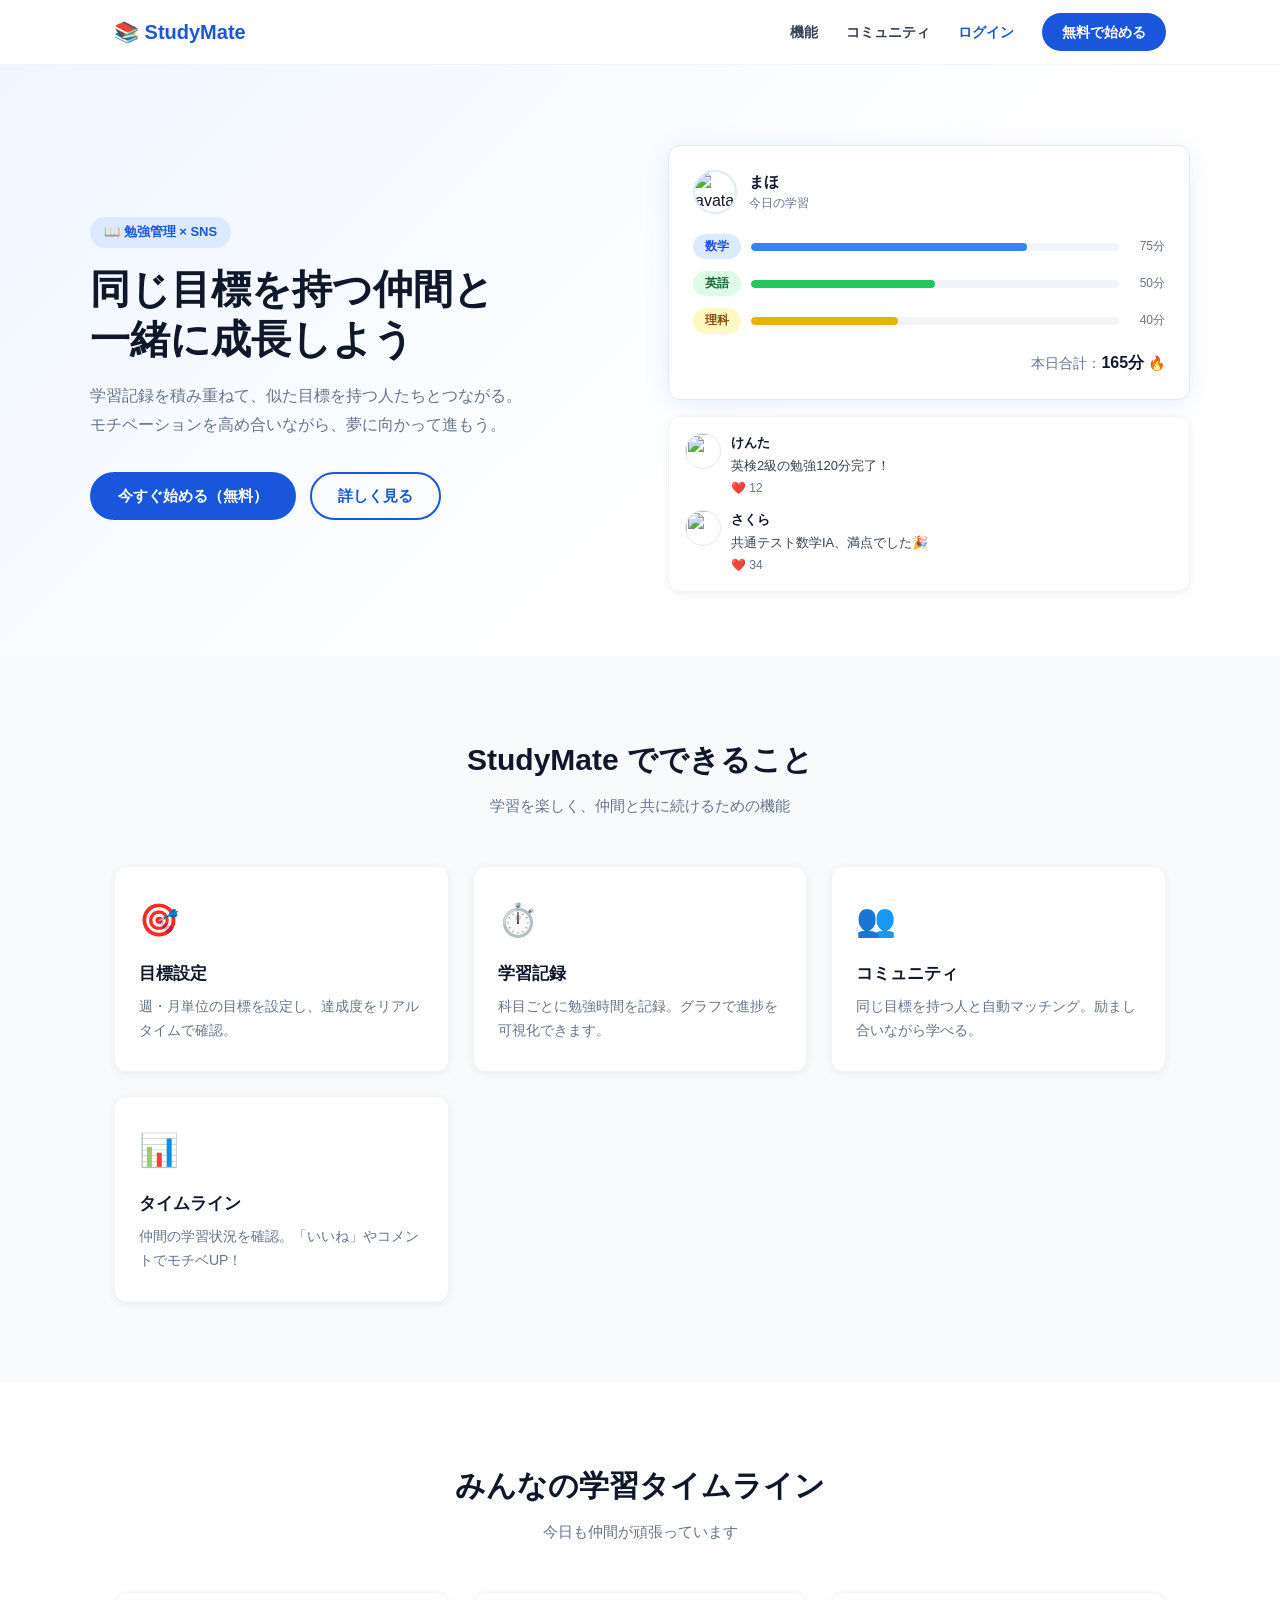
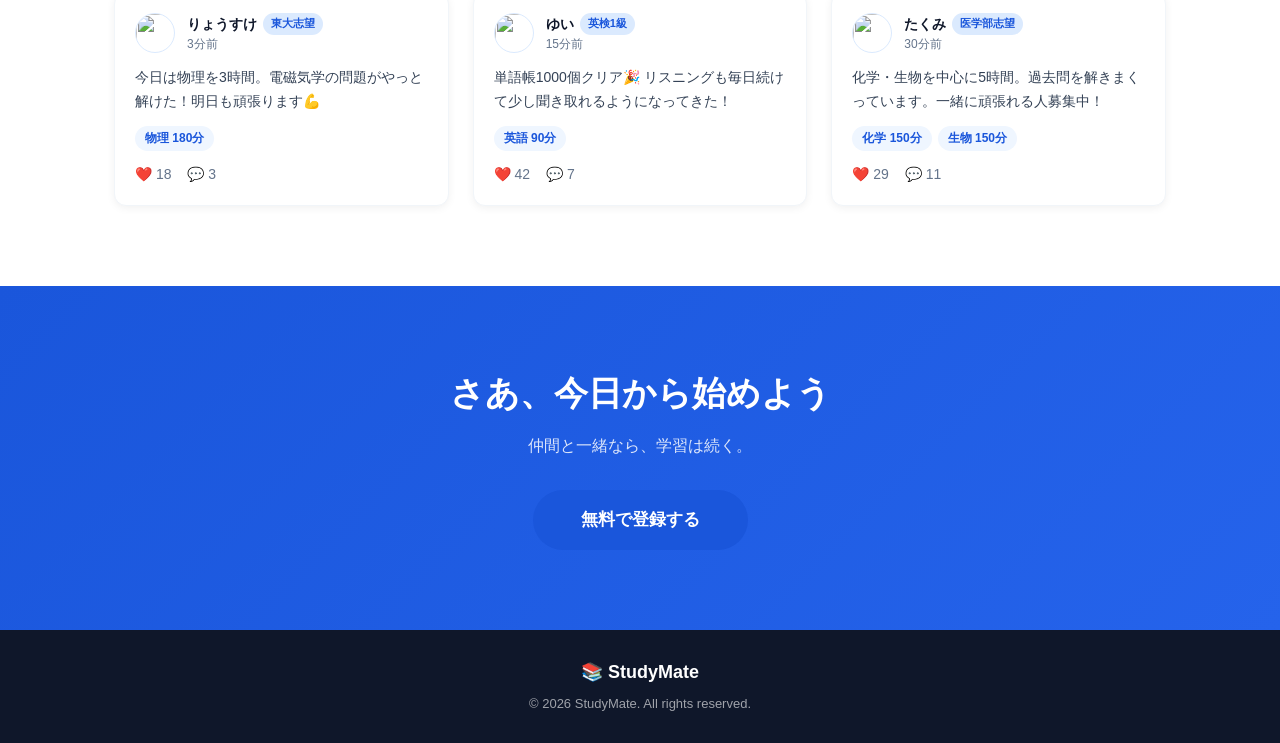
==== index.html @ cdde91e8 "名称変更" ====
<!DOCTYPE html>
<html lang="ja">
<head>
  <meta charset="UTF-8" />
  <meta name="viewport" content="width=device-width, initial-scale=1.0" />
  <title>StudyMate - 一緒に学ぼう</title>
  <link rel="stylesheet" href="style.css" />
</head>
<body>

  <!-- ヘッダー -->
  <header class="header">
    <div class="header-inner">
      <div class="logo">📚 StudyMate</div>
      <nav class="nav">
        <a href="#features">機能</a>
        <a href="#community">コミュニティ</a>
        <a href="#" class="btn-login">ログイン</a>
        <a href="#" class="btn-signup">無料で始める</a>
      </nav>
    </div>
  </header>

  <!-- ヒーローセクション -->
  <section class="hero">
    <div class="hero-inner">
      <div class="hero-text">
        <span class="hero-badge">📖 勉強管理 × SNS</span>
        <h1>同じ目標を持つ仲間と<br>一緒に成長しよう</h1>
        <p>学習記録を積み重ねて、似た目標を持つ人たちとつながる。<br>モチベーションを高め合いながら、夢に向かって進もう。</p>
        <div class="hero-buttons">
          <a href="#" class="btn-primary">今すぐ始める（無料）</a>
          <a href="#features" class="btn-secondary">詳しく見る</a>
        </div>
      </div>
      <div class="hero-card">
        <div class="study-card">
          <div class="card-header">
            <img src="https://api.dicebear.com/7.x/adventurer/svg?seed=maho" alt="avatar" class="avatar" />
            <div>
              <div class="card-name">まほ</div>
              <div class="card-date">今日の学習</div>
            </div>
          </div>
          <div class="progress-list">
            <div class="progress-item">
              <span class="subject-tag math">数学</span>
              <div class="bar-wrap"><div class="bar" style="width:75%"></div></div>
              <span class="time">75分</span>
            </div>
            <div class="progress-item">
              <span class="subject-tag eng">英語</span>
              <div class="bar-wrap"><div class="bar eng-bar" style="width:50%"></div></div>
              <span class="time">50分</span>
            </div>
            <div class="progress-item">
              <span class="subject-tag sci">理科</span>
              <div class="bar-wrap"><div class="bar sci-bar" style="width:40%"></div></div>
              <span class="time">40分</span>
            </div>
          </div>
          <div class="card-total">本日合計：<strong>165分</strong> 🔥</div>
        </div>
        <div class="timeline-preview">
          <div class="tl-item">
            <img src="https://api.dicebear.com/7.x/adventurer/svg?seed=user2" class="tl-avatar" />
            <div class="tl-content">
              <span class="tl-name">けんた</span>
              <span class="tl-msg">英検2級の勉強120分完了！</span>
              <span class="tl-like">❤️ 12</span>
            </div>
          </div>
          <div class="tl-item">
            <img src="https://api.dicebear.com/7.x/adventurer/svg?seed=user3" class="tl-avatar" />
            <div class="tl-content">
              <span class="tl-name">さくら</span>
              <span class="tl-msg">共通テスト数学IA、満点でした🎉</span>
              <span class="tl-like">❤️ 34</span>
            </div>
          </div>
        </div>
      </div>
    </div>
  </section>

  <!-- 機能紹介 -->
  <section class="features" id="features">
    <div class="section-inner">
      <h2>StudyMate でできること</h2>
      <p class="section-sub">学習を楽しく、仲間と共に続けるための機能</p>
      <div class="features-grid">
        <div class="feature-card"><div class="feature-icon">🎯</div><h3>目標設定</h3><p>週・月単位の目標を設定し、達成度をリアルタイムで確認。</p></div>
        <div class="feature-card"><div class="feature-icon">⏱️</div><h3>学習記録</h3><p>科目ごとに勉強時間を記録。グラフで進捗を可視化できます。</p></div>
        <div class="feature-card"><div class="feature-icon">👥</div><h3>コミュニティ</h3><p>同じ目標を持つ人と自動マッチング。励まし合いながら学べる。</p></div>
        <div class="feature-card"><div class="feature-icon">📊</div><h3>タイムライン</h3><p>仲間の学習状況を確認。「いいね」やコメントでモチベUP！</p></div>
      </div>
    </div>
  </section>

  <!-- コミュニティ -->
  <section class="community" id="community">
    <div class="section-inner">
      <h2>みんなの学習タイムライン</h2>
      <p class="section-sub">今日も仲間が頑張っています</p>
      <div class="community-feed">
        <div class="feed-card">
          <div class="feed-header">
            <img src="https://api.dicebear.com/7.x/adventurer/svg?seed=u1" class="feed-avatar" />
            <div><div class="feed-name">りょうすけ <span class="goal-tag">東大志望</span></div><div class="feed-time">3分前</div></div>
          </div>
          <p class="feed-body">今日は物理を3時間。電磁気学の問題がやっと解けた！明日も頑張ります💪</p>
          <div class="feed-subjects"><span class="subject-chip">物理 180分</span></div>
          <div class="feed-actions"><span>❤️ 18</span><span>💬 3</span></div>
        </div>
        <div class="feed-card">
          <div class="feed-header">
            <img src="https://api.dicebear.com/7.x/adventurer/svg?seed=u4" class="feed-avatar" />
            <div><div class="feed-name">ゆい <span class="goal-tag">英検1級</span></div><div class="feed-time">15分前</div></div>
          </div>
          <p class="feed-body">単語帳1000個クリア🎉 リスニングも毎日続けて少し聞き取れるようになってきた！</p>
          <div class="feed-subjects"><span class="subject-chip">英語 90分</span></div>
          <div class="feed-actions"><span>❤️ 42</span><span>💬 7</span></div>
        </div>
        <div class="feed-card">
          <div class="feed-header">
            <img src="https://api.dicebear.com/7.x/adventurer/svg?seed=u5" class="feed-avatar" />
            <div><div class="feed-name">たくみ <span class="goal-tag">医学部志望</span></div><div class="feed-time">30分前</div></div>
          </div>
          <p class="feed-body">化学・生物を中心に5時間。過去問を解きまくっています。一緒に頑張れる人募集中！</p>
          <div class="feed-subjects"><span class="subject-chip">化学 150分</span><span class="subject-chip">生物 150分</span></div>
          <div class="feed-actions"><span>❤️ 29</span><span>💬 11</span></div>
        </div>
      </div>
    </div>
  </section>

  <!-- CTA -->
  <section class="cta">
    <div class="cta-inner">
      <h2>さあ、今日から始めよう</h2>
      <p>仲間と一緒なら、学習は続く。</p>
      <a href="#" class="btn-primary large">無料で登録する</a>
    </div>
  </section>

  <footer class="footer">
    <div class="footer-inner">
      <div class="logo">📚 StudyMate</div>
      <p>© 2026 StudyMate. All rights reserved.</p>
    </div>
  </footer>

</body>
</html>
---- style.css ----
/* ===== リセット & ベース ===== */
*, *::before, *::after { box-sizing: border-box; margin: 0; padding: 0; }

:root {
  --blue-dark:  #1a56db;
  --blue:       #3b82f6;
  --blue-light: #eff6ff;
  --blue-mid:   #dbeafe;
  --white:      #ffffff;
  --gray-50:    #f8fafc;
  --gray-100:   #f1f5f9;
  --gray-500:   #64748b;
  --gray-700:   #334155;
  --gray-900:   #0f172a;
  --radius:     12px;
  --shadow:     0 4px 24px rgba(59,130,246,.12);
  --shadow-sm:  0 2px 8px rgba(0,0,0,.06);
}

html { scroll-behavior: smooth; }
body { font-family: 'Hiragino Sans', 'Noto Sans JP', sans-serif; color: var(--gray-900); background: var(--white); line-height: 1.6; }
a { text-decoration: none; color: inherit; }

.btn-primary { display: inline-block; background: var(--blue-dark); color: var(--white); padding: 12px 28px; border-radius: 50px; font-weight: 700; font-size: 15px; transition: background .2s, transform .15s; }
.btn-primary:hover { background: #1647b8; transform: translateY(-1px); }
.btn-primary.large { padding: 16px 48px; font-size: 17px; }
.btn-secondary { display: inline-block; border: 2px solid var(--blue-dark); color: var(--blue-dark); padding: 10px 26px; border-radius: 50px; font-weight: 600; font-size: 15px; transition: background .2s; }
.btn-secondary:hover { background: var(--blue-light); }

.header { position: sticky; top: 0; z-index: 100; background: var(--white); border-bottom: 1px solid var(--gray-100); }
.header-inner { max-width: 1100px; margin: 0 auto; padding: 0 24px; display: flex; align-items: center; justify-content: space-between; height: 64px; }
.logo { font-size: 20px; font-weight: 800; color: var(--blue-dark); }
.nav { display: flex; align-items: center; gap: 28px; font-size: 14px; font-weight: 600; }
.nav a { color: var(--gray-700); transition: color .2s; }
.nav a:hover { color: var(--blue-dark); }
.btn-login { color: var(--blue-dark) !important; }
.btn-signup { background: var(--blue-dark); color: var(--white) !important; padding: 8px 20px; border-radius: 50px; }
.btn-signup:hover { background: #1647b8 !important; }

.hero { background: linear-gradient(135deg, var(--blue-light) 0%, var(--white) 60%); padding: 80px 24px 64px; }
.hero-inner { max-width: 1100px; margin: 0 auto; display: grid; grid-template-columns: 1fr 1fr; gap: 56px; align-items: center; }
.hero-badge { display: inline-block; background: var(--blue-mid); color: var(--blue-dark); font-size: 13px; font-weight: 700; padding: 5px 14px; border-radius: 50px; margin-bottom: 16px; }
.hero-text h1 { font-size: 40px; font-weight: 900; line-height: 1.25; margin-bottom: 18px; }
.hero-text p { font-size: 16px; color: var(--gray-500); margin-bottom: 32px; line-height: 1.8; }
.hero-buttons { display: flex; gap: 14px; flex-wrap: wrap; }

.hero-card { display: flex; flex-direction: column; gap: 16px; }
.study-card { background: var(--white); border-radius: var(--radius); box-shadow: var(--shadow); padding: 24px; border: 1px solid var(--blue-mid); }
.card-header { display: flex; align-items: center; gap: 12px; margin-bottom: 20px; }
.avatar { width: 44px; height: 44px; border-radius: 50%; border: 2px solid var(--blue-mid); }
.card-name { font-weight: 700; font-size: 15px; }
.card-date { font-size: 12px; color: var(--gray-500); }
.progress-list { display: flex; flex-direction: column; gap: 12px; }
.progress-item { display: flex; align-items: center; gap: 10px; }
.subject-tag { font-size: 12px; font-weight: 700; padding: 3px 10px; border-radius: 50px; min-width: 48px; text-align: center; }
.subject-tag.math { background: #dbeafe; color: #1d4ed8; }
.subject-tag.eng  { background: #dcfce7; color: #166534; }
.subject-tag.sci  { background: #fef9c3; color: #854d0e; }
.bar-wrap { flex: 1; background: var(--gray-100); border-radius: 8px; height: 8px; overflow: hidden; }
.bar { height: 100%; background: var(--blue); border-radius: 8px; }
.eng-bar { background: #22c55e; }
.sci-bar { background: #eab308; }
.time { font-size: 12px; color: var(--gray-500); min-width: 36px; text-align: right; }
.card-total { margin-top: 16px; font-size: 14px; color: var(--gray-500); text-align: right; }
.card-total strong { color: var(--gray-900); font-size: 16px; }

.timeline-preview { background: var(--white); border-radius: var(--radius); box-shadow: var(--shadow-sm); border: 1px solid var(--gray-100); padding: 16px; display: flex; flex-direction: column; gap: 12px; }
.tl-item { display: flex; align-items: flex-start; gap: 10px; }
.tl-avatar { width: 36px; height: 36px; border-radius: 50%; border: 1.5px solid var(--blue-mid); flex-shrink: 0; }
.tl-content { display: flex; flex-direction: column; gap: 2px; }
.tl-name { font-weight: 700; font-size: 13px; }
.tl-msg { font-size: 13px; color: var(--gray-700); }
.tl-like { font-size: 12px; color: var(--gray-500); }

.stats-bar { background: var(--blue-dark); padding: 32px 24px; }
.stats-inner { max-width: 1100px; margin: 0 auto; display: flex; justify-content: space-around; flex-wrap: wrap; gap: 24px; }
.stat { text-align: center; color: var(--white); }
.stat-num { display: block; font-size: 28px; font-weight: 900; }
.stat-label { font-size: 13px; opacity: .8; }

.section-inner { max-width: 1100px; margin: 0 auto; padding: 0 24px; }
h2 { font-size: 30px; font-weight: 800; text-align: center; margin-bottom: 10px; }
.section-sub { text-align: center; color: var(--gray-500); margin-bottom: 48px; font-size: 15px; }

.features { padding: 80px 24px; background: var(--gray-50); }
.features-grid { display: grid; grid-template-columns: repeat(3, 1fr); gap: 24px; }
.feature-card { background: var(--white); border-radius: var(--radius); padding: 28px 24px; box-shadow: var(--shadow-sm); border: 1px solid var(--gray-100); transition: box-shadow .2s, transform .2s; }
.feature-card:hover { box-shadow: var(--shadow); transform: translateY(-3px); }
.feature-icon { font-size: 32px; margin-bottom: 14px; }
.feature-card h3 { font-size: 17px; font-weight: 700; margin-bottom: 8px; }
.feature-card p { font-size: 14px; color: var(--gray-500); line-height: 1.7; }

.community { padding: 80px 24px; }
.community-feed { display: grid; grid-template-columns: repeat(3, 1fr); gap: 24px; }
.feed-card { background: var(--white); border: 1px solid var(--gray-100); border-radius: var(--radius); padding: 20px; box-shadow: var(--shadow-sm); transition: box-shadow .2s; }
.feed-card:hover { box-shadow: var(--shadow); }
.feed-header { display: flex; align-items: flex-start; gap: 12px; margin-bottom: 12px; }
.feed-avatar { width: 40px; height: 40px; border-radius: 50%; border: 1.5px solid var(--blue-mid); flex-shrink: 0; }
.feed-name { font-weight: 700; font-size: 14px; display: flex; align-items: center; gap: 6px; flex-wrap: wrap; }
.goal-tag { background: var(--blue-mid); color: var(--blue-dark); font-size: 11px; padding: 2px 8px; border-radius: 50px; font-weight: 600; }
.feed-time { font-size: 12px; color: var(--gray-500); }
.feed-body { font-size: 14px; color: var(--gray-700); line-height: 1.7; margin-bottom: 12px; }
.feed-subjects { display: flex; flex-wrap: wrap; gap: 6px; margin-bottom: 12px; }
.subject-chip { background: var(--blue-light); color: var(--blue-dark); font-size: 12px; font-weight: 600; padding: 3px 10px; border-radius: 50px; }
.feed-actions { display: flex; gap: 16px; font-size: 14px; color: var(--gray-500); }

.cta { background: linear-gradient(135deg, var(--blue-dark), #2563eb); padding: 80px 24px; text-align: center; }
.cta-inner h2 { color: var(--white); font-size: 34px; margin-bottom: 12px; }
.cta-inner p { color: rgba(255,255,255,.85); font-size: 16px; margin-bottom: 32px; }

.footer { background: var(--gray-900); color: rgba(255,255,255,.6); padding: 28px 24px; text-align: center; }
.footer-inner { display: flex; flex-direction: column; align-items: center; gap: 8px; }
.footer .logo { color: var(--white); font-size: 18px; }
.footer p { font-size: 13px; }

@media (max-width: 900px) {
  .hero-inner { grid-template-columns: 1fr; }
  .features-grid, .community-feed { grid-template-columns: 1fr 1fr; }
  .hero-text h1 { font-size: 30px; }
}
@media (max-width: 600px) {
  .features-grid, .community-feed { grid-template-columns: 1fr; }
  .nav a:not(.btn-signup):not(.btn-login) { display: none; }
  .hero-text h1 { font-size: 26px; }
  h2 { font-size: 24px; }
}
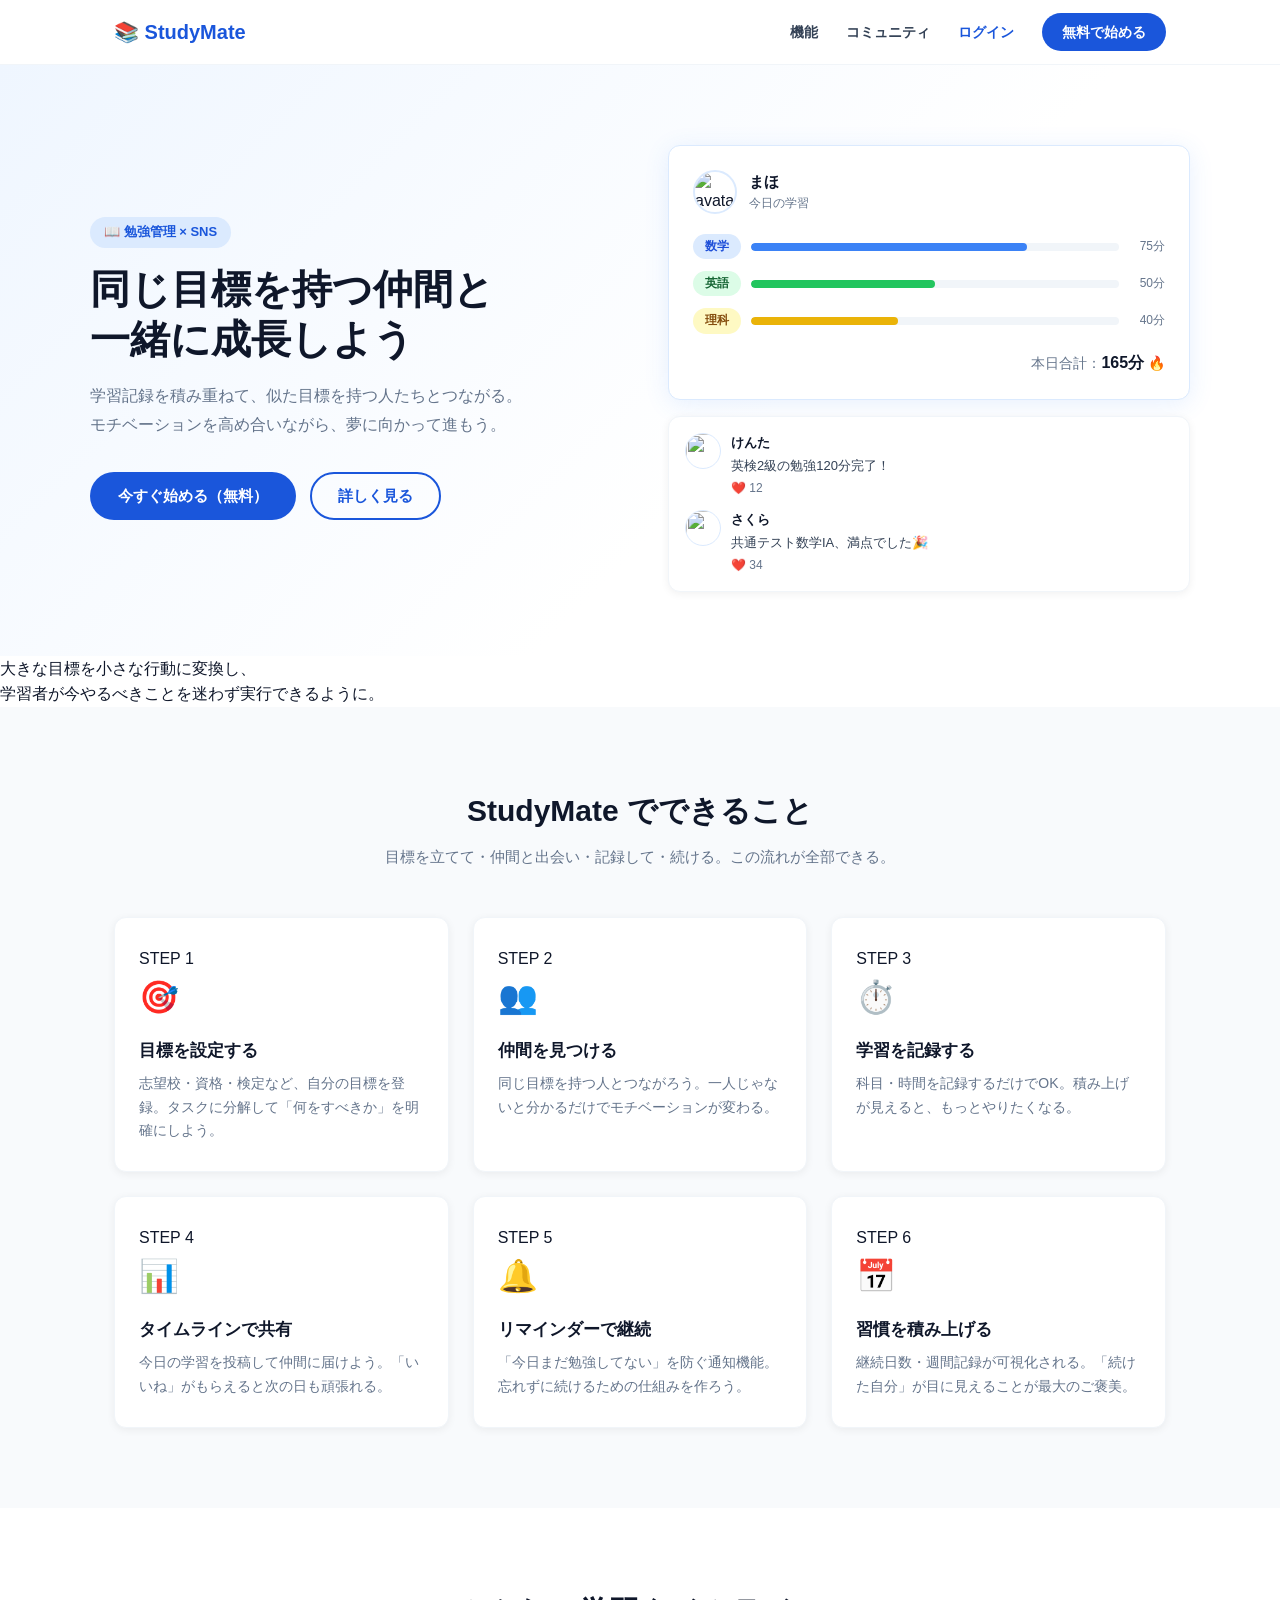
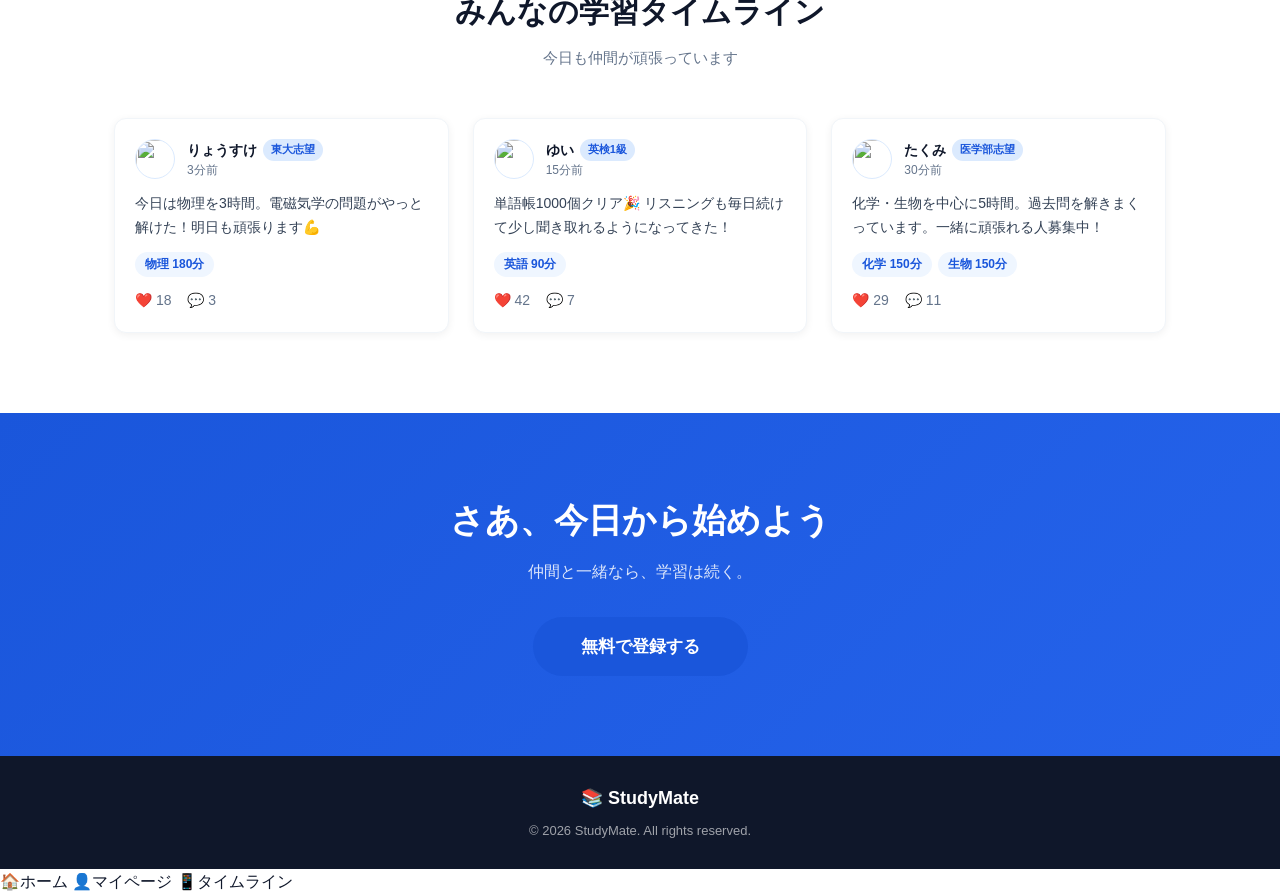
==== commit ce083edb: "Update index.html" ====
--- a/index.html
+++ b/index.html
@@ -6,7 +6,7 @@
   <title>StudyMate - 一緒に学ぼう</title>
   <link rel="stylesheet" href="style.css" />
 </head>
-<body>
+<body class="has-bnav">
 
   <!-- ヘッダー -->
   <header class="header">
@@ -15,8 +15,8 @@
       <nav class="nav">
         <a href="#features">機能</a>
         <a href="#community">コミュニティ</a>
-        <a href="#" class="btn-login">ログイン</a>
-        <a href="#" class="btn-signup">無料で始める</a>
+        <a href="login.html" class="btn-login">ログイン</a>
+        <a href="register.html" class="btn-signup">無料で始める</a>
       </nav>
     </div>
   </header>
@@ -29,7 +29,7 @@
         <h1>同じ目標を持つ仲間と<br>一緒に成長しよう</h1>
         <p>学習記録を積み重ねて、似た目標を持つ人たちとつながる。<br>モチベーションを高め合いながら、夢に向かって進もう。</p>
         <div class="hero-buttons">
-          <a href="#" class="btn-primary">今すぐ始める（無料）</a>
+          <a href="register.html" class="btn-primary">今すぐ始める（無料）</a>
           <a href="#features" class="btn-secondary">詳しく見る</a>
         </div>
       </div>
@@ -61,6 +61,7 @@
           </div>
           <div class="card-total">本日合計：<strong>165分</strong> 🔥</div>
         </div>
+        <!-- タイムライン風プレビュー -->
         <div class="timeline-preview">
           <div class="tl-item">
             <img src="https://api.dicebear.com/7.x/adventurer/svg?seed=user2" class="tl-avatar" />
@@ -83,16 +84,53 @@
     </div>
   </section>
 
+  <!-- スローガン -->
+  <section class="slogan-bar">
+    <p class="slogan-text">大きな目標を小さな行動に変換し、<br class="slogan-br">学習者が今やるべきことを迷わず実行できるように。</p>
+  </section>
+
   <!-- 機能紹介 -->
   <section class="features" id="features">
     <div class="section-inner">
       <h2>StudyMate でできること</h2>
-      <p class="section-sub">学習を楽しく、仲間と共に続けるための機能</p>
+      <p class="section-sub">目標を立てて・仲間と出会い・記録して・続ける。この流れが全部できる。</p>
       <div class="features-grid">
-        <div class="feature-card"><div class="feature-icon">🎯</div><h3>目標設定</h3><p>週・月単位の目標を設定し、達成度をリアルタイムで確認。</p></div>
-        <div class="feature-card"><div class="feature-icon">⏱️</div><h3>学習記録</h3><p>科目ごとに勉強時間を記録。グラフで進捗を可視化できます。</p></div>
-        <div class="feature-card"><div class="feature-icon">👥</div><h3>コミュニティ</h3><p>同じ目標を持つ人と自動マッチング。励まし合いながら学べる。</p></div>
-        <div class="feature-card"><div class="feature-icon">📊</div><h3>タイムライン</h3><p>仲間の学習状況を確認。「いいね」やコメントでモチベUP！</p></div>
+        <div class="feature-card">
+          <div class="feature-step">STEP 1</div>
+          <div class="feature-icon">🎯</div>
+          <h3>目標を設定する</h3>
+          <p>志望校・資格・検定など、自分の目標を登録。タスクに分解して「何をすべきか」を明確にしよう。</p>
+        </div>
+        <div class="feature-card">
+          <div class="feature-step">STEP 2</div>
+          <div class="feature-icon">👥</div>
+          <h3>仲間を見つける</h3>
+          <p>同じ目標を持つ人とつながろう。一人じゃないと分かるだけでモチベーションが変わる。</p>
+        </div>
+        <div class="feature-card">
+          <div class="feature-step">STEP 3</div>
+          <div class="feature-icon">⏱️</div>
+          <h3>学習を記録する</h3>
+          <p>科目・時間を記録するだけでOK。積み上げが見えると、もっとやりたくなる。</p>
+        </div>
+        <div class="feature-card">
+          <div class="feature-step">STEP 4</div>
+          <div class="feature-icon">📊</div>
+          <h3>タイムラインで共有</h3>
+          <p>今日の学習を投稿して仲間に届けよう。「いいね」がもらえると次の日も頑張れる。</p>
+        </div>
+        <div class="feature-card">
+          <div class="feature-step">STEP 5</div>
+          <div class="feature-icon">🔔</div>
+          <h3>リマインダーで継続</h3>
+          <p>「今日まだ勉強してない」を防ぐ通知機能。忘れずに続けるための仕組みを作ろう。</p>
+        </div>
+        <div class="feature-card">
+          <div class="feature-step">STEP 6</div>
+          <div class="feature-icon">📅</div>
+          <h3>習慣を積み上げる</h3>
+          <p>継続日数・週間記録が可視化される。「続けた自分」が目に見えることが最大のご褒美。</p>
+        </div>
       </div>
     </div>
   </section>
@@ -106,28 +144,44 @@
         <div class="feed-card">
           <div class="feed-header">
             <img src="https://api.dicebear.com/7.x/adventurer/svg?seed=u1" class="feed-avatar" />
-            <div><div class="feed-name">りょうすけ <span class="goal-tag">東大志望</span></div><div class="feed-time">3分前</div></div>
+            <div>
+              <div class="feed-name">りょうすけ <span class="goal-tag">東大志望</span></div>
+              <div class="feed-time">3分前</div>
+            </div>
           </div>
           <p class="feed-body">今日は物理を3時間。電磁気学の問題がやっと解けた！明日も頑張ります💪</p>
-          <div class="feed-subjects"><span class="subject-chip">物理 180分</span></div>
+          <div class="feed-subjects">
+            <span class="subject-chip">物理 180分</span>
+          </div>
           <div class="feed-actions"><span>❤️ 18</span><span>💬 3</span></div>
         </div>
         <div class="feed-card">
           <div class="feed-header">
             <img src="https://api.dicebear.com/7.x/adventurer/svg?seed=u4" class="feed-avatar" />
-            <div><div class="feed-name">ゆい <span class="goal-tag">英検1級</span></div><div class="feed-time">15分前</div></div>
+            <div>
+              <div class="feed-name">ゆい <span class="goal-tag">英検1級</span></div>
+              <div class="feed-time">15分前</div>
+            </div>
           </div>
           <p class="feed-body">単語帳1000個クリア🎉 リスニングも毎日続けて少し聞き取れるようになってきた！</p>
-          <div class="feed-subjects"><span class="subject-chip">英語 90分</span></div>
+          <div class="feed-subjects">
+            <span class="subject-chip">英語 90分</span>
+          </div>
           <div class="feed-actions"><span>❤️ 42</span><span>💬 7</span></div>
         </div>
         <div class="feed-card">
           <div class="feed-header">
             <img src="https://api.dicebear.com/7.x/adventurer/svg?seed=u5" class="feed-avatar" />
-            <div><div class="feed-name">たくみ <span class="goal-tag">医学部志望</span></div><div class="feed-time">30分前</div></div>
+            <div>
+              <div class="feed-name">たくみ <span class="goal-tag">医学部志望</span></div>
+              <div class="feed-time">30分前</div>
+            </div>
           </div>
           <p class="feed-body">化学・生物を中心に5時間。過去問を解きまくっています。一緒に頑張れる人募集中！</p>
-          <div class="feed-subjects"><span class="subject-chip">化学 150分</span><span class="subject-chip">生物 150分</span></div>
+          <div class="feed-subjects">
+            <span class="subject-chip">化学 150分</span>
+            <span class="subject-chip">生物 150分</span>
+          </div>
           <div class="feed-actions"><span>❤️ 29</span><span>💬 11</span></div>
         </div>
       </div>
@@ -139,7 +193,7 @@
     <div class="cta-inner">
       <h2>さあ、今日から始めよう</h2>
       <p>仲間と一緒なら、学習は続く。</p>
-      <a href="#" class="btn-primary large">無料で登録する</a>
+      <a href="register.html" class="btn-primary large">無料で登録する</a>
     </div>
   </section>
 
@@ -150,5 +204,12 @@
     </div>
   </footer>
 
+  <!-- Bottom Nav -->
+  <nav class="bottom-nav">
+    <a href="index.html" class="bnav-item active"><span>🏠</span><span>ホーム</span></a>
+    <a href="mypage.html" class="bnav-item"><span>👤</span><span>マイページ</span></a>
+    <a href="timeline.html" class="bnav-item"><span>📱</span><span>タイムライン</span></a>
+  </nav>
+
 </body>
 </html>
